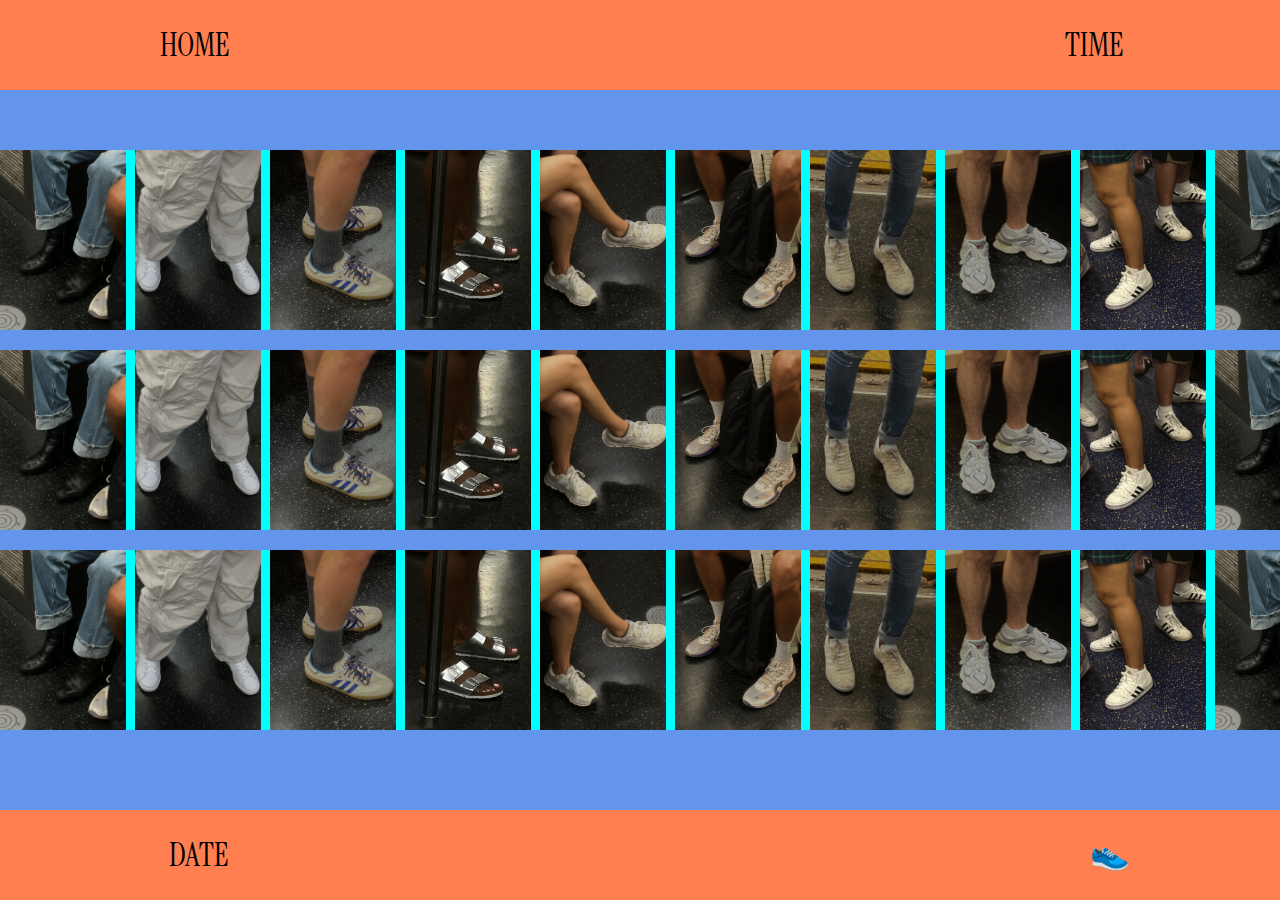
==== 1/index.html @ 791cf537 "commit" ====
<!DOCTYPE html>
<html lang="en">
<head>
    <meta charset="utf-8">
    <meta name="viewport" content="width=device-width, initial-scale=1">
    <title>1</title>
    <link rel="preconnect" href="https://fonts.googleapis.com">
    <link rel="preconnect" href="https://fonts.gstatic.com" crossorigin>
    <link href="https://fonts.googleapis.com/css2?family=Instrument+Serif:ital@0;1&display=swap" rel="stylesheet">
    <link rel="stylesheet" type="text/css" href="./main.css">
</head>
<body>
    <!-- Top Navigation Bar -->
    <nav class="navbar navbar-row-top">
        <ul>
            <li><a href="../index.html">HOME</a></li>
            <li><a href="../2/index.html">2</a></li>
            <li><span class="image-time">TIME</span></li>
        </ul>
    </nav>

    <!-- Main Content Area -->
    <main>
        <div class="image-row">
            <div class="carousel">
                <img src="./assets/50.jpeg" alt="Image 1">
                <img src="./assets/49.jpeg" alt="Image 2">
                <img src="./assets/48.jpeg" alt="Image 3">
                <img src="./assets/47.jpeg" alt="Image 4">
                <img src="./assets/46.jpeg" alt="Image 5">
                <img src="./assets/45.jpeg" alt="Image 6">
                <img src="./assets/44.jpeg" alt="Image 7">
                <img src="./assets/43.jpeg" alt="Image 8">
                <img src="./assets/42.jpeg" alt="Image 9">
                <img src="./assets/50.jpeg" alt="Image 1">
                <img src="./assets/49.jpeg" alt="Image 2">
                <img src="./assets/48.jpeg" alt="Image 3">
                <img src="./assets/47.jpeg" alt="Image 4">
                <img src="./assets/46.jpeg" alt="Image 5">
                <img src="./assets/45.jpeg" alt="Image 6">
                <img src="./assets/44.jpeg" alt="Image 7">
                <img src="./assets/43.jpeg" alt="Image 8">
                <img src="./assets/42.jpeg" alt="Image 9">
            </div>
        </div>
        <div class="image-row">
            <div class="carousel">
                <img src="./assets/50.jpeg" alt="Image 1">
                <img src="./assets/49.jpeg" alt="Image 2">
                <img src="./assets/48.jpeg" alt="Image 3">
                <img src="./assets/47.jpeg" alt="Image 4">
                <img src="./assets/46.jpeg" alt="Image 5">
                <img src="./assets/45.jpeg" alt="Image 6">
                <img src="./assets/44.jpeg" alt="Image 7">
                <img src="./assets/43.jpeg" alt="Image 8">
                <img src="./assets/42.jpeg" alt="Image 9">
                <img src="./assets/50.jpeg" alt="Image 1">
                <img src="./assets/49.jpeg" alt="Image 2">
                <img src="./assets/48.jpeg" alt="Image 3">
                <img src="./assets/47.jpeg" alt="Image 4">
                <img src="./assets/46.jpeg" alt="Image 5">
                <img src="./assets/45.jpeg" alt="Image 6">
                <img src="./assets/44.jpeg" alt="Image 7">
                <img src="./assets/43.jpeg" alt="Image 8">
                <img src="./assets/42.jpeg" alt="Image 9">
            </div>
        </div>
        <div class="image-row">
            <div class="carousel">
                <img src="./assets/50.jpeg" alt="Image 1">
                <img src="./assets/49.jpeg" alt="Image 2">
                <img src="./assets/48.jpeg" alt="Image 3">
                <img src="./assets/47.jpeg" alt="Image 4">
                <img src="./assets/46.jpeg" alt="Image 5">
                <img src="./assets/45.jpeg" alt="Image 6">
                <img src="./assets/44.jpeg" alt="Image 7">
                <img src="./assets/43.jpeg" alt="Image 8">
                <img src="./assets/42.jpeg" alt="Image 9">
                <img src="./assets/50.jpeg" alt="Image 1">
                <img src="./assets/49.jpeg" alt="Image 2">
                <img src="./assets/48.jpeg" alt="Image 3">
                <img src="./assets/47.jpeg" alt="Image 4">
                <img src="./assets/46.jpeg" alt="Image 5">
                <img src="./assets/45.jpeg" alt="Image 6">
                <img src="./assets/44.jpeg" alt="Image 7">
                <img src="./assets/43.jpeg" alt="Image 8">
                <img src="./assets/42.jpeg" alt="Image 9">
            </div>
        </div>
    </main>

    <!-- Bottom Navigation Bar -->
    <nav class="navbar navbar-row-bottom">
        <ul>
            <li><span class="image-date">DATE</span></li>
            <li><a href="../5/index.html">5</a></li>
            <li><button id="toggle-nav" class="toggle-nav-btn">👟</button></li>
        </ul>
    </nav>

    <!--HIDDEN NAV-->
    <nav class="pages-navbar pages-navbar-top" id="pages-navbar-top">
        <ul>
            <li><span class="current-page">1</span></li>
            <li><a href="../2/index.html">2</a></li>
            <li><a href="../3/index.html">3</a></li>
        </ul>
    </nav>

    <nav class="pages-navbar pages-navbar-bottom" id="pages-navbar-bottom">
        <ul>
            <li><a href="../4/index.html">4</a></li>
            <li><a href="../5/index.html">5</a></li>
            <li><a href="../ABOUT/index.html" class="no-circle">ABOUT</a></li>
        </ul>
    </nav>

    <!-- Load your bundled JavaScript file -->
    <script src="index.js"></script>
</body>
</html>
---- 1/main.css ----
html, body {
    margin: 0;
    height: 100%;
    display: flex;
    flex-direction: column;
}

.navbar {
    display: flex; /* Align items horizontally */
    justify-content: space-between; /* Change to space-between for different alignment */
    align-items: center; /* Center items vertically */
    background-color: coral;
    height: 10vh; /* Set navbar height */
    z-index: 2;
    width: 100%; /* Full width for the navbar */
}

.navbar-row-top a:hover,
.navbar-row-bottom a:hover {
    color: white; /* Change text color on hover */
}

.navbar-row-top ul {
    display: flex; /* Align items horizontally */
    justify-content: space-between; /* Ensure consistent spacing between items */
    padding: 0;
    list-style-type: none; /* Remove bullet points */
    width: 100%; /* Full width for better alignment */
    margin-right: 10.7%; /* Keep right margin as is */
    transform: translateX(6.4%); /* Shift the entire list 8rem to the left */
}

.navbar-row-top li{
    margin: 0 6.2rem;
}

.navbar-row-bottom ul {
    display: flex; /* Align items horizontally */
    justify-content: space-between; /* Ensure consistent spacing between items */
    padding: 0;
    list-style-type: none; /* Remove bullet points */
    width: 100%; /* Full width for better alignment */
    margin-left: 0; /* Remove excessive left margin */
    margin-right: 10%; /* Keep right margin as is */
    transform: translateX(5rem); /* Shift the entire list 8rem to the left */
}

.navbar-row-bottom li {
    margin: 0 6rem;
}

/* Adjustments for a uniform item appearance */
.navbar-row-top a, 
.navbar-row-bottom a {
    display: inline-flex; /* Inline flex for centering */
    align-items: center; /* Center vertically */
    justify-content: center; /* Center horizontally */
    width: 5vh; /* Circle diameter */
    height: 5vh; /* Circle diameter */
    text-decoration: none;
    color: #000;
    font-size: 2rem;
    font-family: 'Instrument Serif', serif;
    transition: color 0.3s; /* Transition effects */
}

.navbar-row-top li:nth-last-child(2),
.navbar-row-bottom li:nth-last-child(2) {
    display: none;
    pointer-events: none; /* Prevent clicking */
}

/* Specific item styling */
.toggle-nav-btn {
    padding-left: 2rem;
    font-size: 2rem;
    border: none;
    background-color: transparent;
    cursor: pointer;
}

/* Hover effect for navbar items */
.pages-navbar-top a:hover,
.pages-navbar-bottom a:hover {
    color: white; /* Change text color on hover */
    background-color: #d900ff; /* Change background color on hover */
    border-color: transparent; /* Keep border color transparent */
}

/* Make the pages navbar fixed */
.pages-navbar {
    position: fixed; /* Ensure it appears above other elements */
    width: 100%; /* Full width */
    height: 5rem; /* Set height */
    background-color: rgb(255, 75, 234); /* Set background color */
    z-index: 10; /* Ensure it appears above other elements */
    display: none; /* Initially hidden */
    justify-content: space-between; /* Center items */
    align-items: center; /* Center items */
}


#pages-navbar-top {
    top: 0; /* Position over the top navbar */
    width: 100%;
}

#pages-navbar-bottom {
    bottom: 0; /* Position over the bottom navbar */
    width: 100%;
}

.pages-navbar-top ul, 
.pages-navbar-bottom ul {
    display: flex; /* Align items horizontally */
    justify-content: space-between; /* Center items */
    padding: 0; /* Remove padding */
    margin: 0; /* Remove margin */
    list-style-type: none; /* Remove bullet points */
    width: 100%;
    margin-left: 10rem;
    margin-right: 10rem;
}

.pages-navbar-top li,
.pages-navbar-bottom li {
    margin: 0 2rem; /* Adjust margin for uniform spacing */
}

.pages-navbar-top a, 
.pages-navbar-bottom a {
    display: inline-flex; /* Make it an inline flex container */
    align-items: center; /* Center content vertically */
    justify-content: center; /* Center content horizontally */
    width: 5vh; /* Circle diameter */
    height: 5vh; /* Circle diameter */
    text-decoration: none;
    color: #000;
    font-size: 2rem;
    font-family: 'Instrument Serif', serif;
    border: 1px solid #000; /* Set default border */
    border-radius: 50%; /* Make it circular */
    background-color: white; /* Set background color */
    transition: background-color 0.3s, border-color 0.3s; /* Add transitions */
}

/* Hover effect for normal navbar items */
.navbar-row-bottom a:hover,
.pages-navbar-top a:hover,
.pages-navbar-bottom a:hover {
    color: white; /* Change text color on hover */
    background-color: #d900ff; /* Change background color on hover */
    border-color: transparent; /* Keep border color transparent */
}

.pages-navbar-bottom .no-circle {
    display: inline-flex; /* Remove flex properties */
    align-items: center;
    justify-content: center;
    width: 5vh;
    height: 5vh;
    border-radius: 0; /* Remove circular border */
    border: none; /* Remove border */
    background-color: transparent; /* No background color */
    font-size: 2rem; /* Adjust font size if needed */
}

/* Optional hover effect */
.pages-navbar-bottom .no-circle:hover {
    color: #ffffff; /* Change text color on hover */
    text-decoration: none; /* No underline on hover */
    background-color: transparent; /* Remove white background */
}

#pages-navbar-top {
    top: 0; /* Position over the top navbar */
}

#pages-navbar-bottom {
    bottom: 0; /* Position over the bottom navbar */
}

.toggle-nav-btn{
    font-size: 2rem;
    border: none;
    background-color: transparent;
}

/* Special styling for the first item "1" */
.current-page {
    display: inline-flex; /* Inline block like other items */
    align-items: center; /* Center vertically */
    justify-content: center; /* Center horizontally */
    width: 5vh;
    height: 5vh;
    font-size: 2rem;
    font-family: 'Instrument Serif', serif;
    border: 1px solid #d900ff; /* Different border color */
    border-radius: 50%; /* Keep it circular */
    background-color: #d900ff; /* Different background color */
    color: white; /* Different text color */
}

.image-time{
    display: inline-flex; /* Inline flex for centering */
    align-items: center; /* Center vertically */
    justify-content: center; /* Center horizontally */
    width: 5vh; /* Circle diameter */
    height: 5vh; /* Circle diameter */
    text-decoration: none;
    color: #000;
    font-size: 2rem;
    font-family: 'Instrument Serif', serif;
    transition: background-color 0.3s, border-color 0.3s; /* Transition effects */
}

.image-date{
    display: inline-flex; /* Inline flex for centering */
    align-items: center; /* Center vertically */
    justify-content: center; /* Center horizontally */
    width: 5vh; /* Circle diameter */
    height: 5vh; /* Circle diameter */
    text-decoration: none;
    color: #000;
    font-size: 2rem;
    font-family: 'Instrument Serif', serif;
    transition: background-color 0.3s, border-color 0.3s; /* Transition effects */
}

.no-circle{
    width: auto; /* Auto width to avoid circle */
    height: auto; /* Auto height to avoid circle */
    border-radius: 0; /* Ensure no circular border */
    font-size: 2rem;
}

main {
    flex: 1; /* Allow the main section to fill the available space */
    display: block; /* Change to block layout to allow stacking */
    width: 100%; /* Ensure main takes up full width */
    background-color: cornflowerblue; /* Change background if necessary */
    align-content: center;
}

.image-row {
    font-size: 4rem;
    font-family: 'Instrument Serif', serif;
    background-color: aqua;
    height: 20vh; /* Height of each row */
    width: 100%; /* Ensure image rows extend across the page */
    display: flex; /* Flexbox for centering content */
    justify-content: center; /* Center text horizontally */
    align-items: center; /* Center text vertically */
    margin-bottom: 20px; /* Add margin to create space between rows */
    overflow: hidden; /* Hide overflowing images */
}

.carousel {
    display: flex; /* Arrange images in a row */
    cursor: grab; /* Show a grab cursor for dragging */
    transition: transform 0.5s ease; /* Smooth transition for dragging */
    height: 100%;
    overflow: hidden;
    user-select:none;
}

.carousel::-webkit-scrollbar {
    display: none;
}

.carousel img {
    height: 20vh; /* Ensure images fill the row */
    width: 14vh;
    object-fit: cover; /* Maintain aspect ratio while covering */
    flex: 0 0 auto; /* Prevent flex from shrinking */
    margin-right: 1vh;
}

.carousel img:last-child {
    margin-right: 0;
}


.italic {
    font-family: 'Rhetorik Serif', serif;
    font-style: italic;
    font-size: 12rem;
    line-height: 0.1;
    font-weight: 100;
}

@media screen and (max-width: 375px) {
    .italic {
        font-family: 'Rhetorik Serif', serif;
        font-style: italic;
        font-size: 6rem;
        line-height: 0.1;
        font-weight: 100;
    }
}

@media screen and (min-width: 1512px) {
    .italic {
        font-family: 'Rhetorik Serif', serif;
        font-style: italic;
        font-size: 12rem;
        line-height: 0.1;
        font-weight: 100;
    }
}
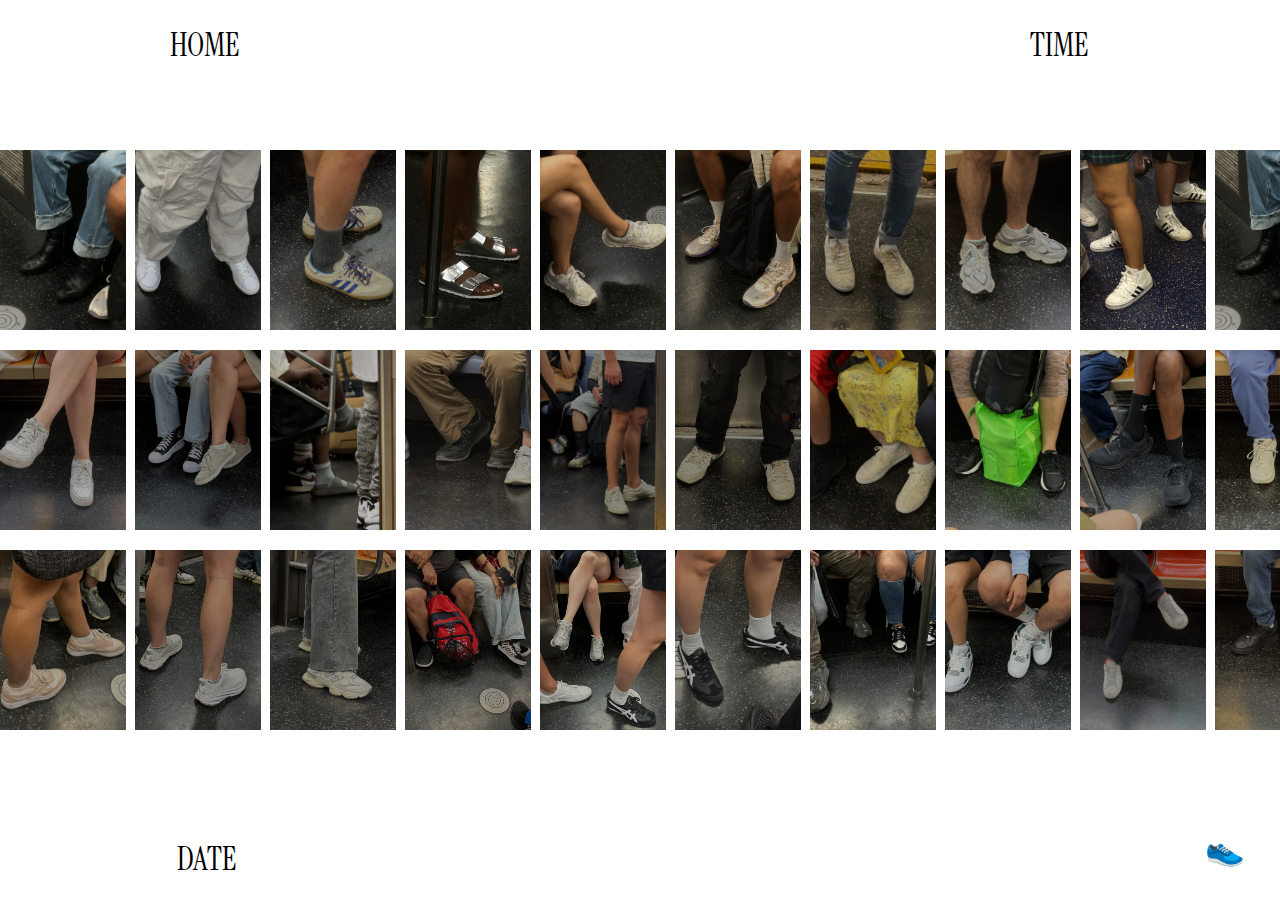
==== commit f3d43c68: "commit" ====
--- a/1/index.html
+++ b/1/index.html
@@ -41,50 +41,178 @@
                 <img src="./assets/44.jpeg" alt="Image 7">
                 <img src="./assets/43.jpeg" alt="Image 8">
                 <img src="./assets/42.jpeg" alt="Image 9">
+                <img src="./assets/41.jpeg" alt="Image 10">
+                <img src="./assets/40.jpeg" alt="Image 11">
+                <img src="./assets/39.jpeg" alt="Image 12">
+                <img src="./assets/38.jpeg" alt="Image 13">
+                <img src="./assets/37.jpeg" alt="Image 14">
+                <img src="./assets/36.jpeg" alt="Image 15">
+                <img src="./assets/35.jpeg" alt="Image 16">
+                <img src="./assets/34.jpeg" alt="Image 17">
+                <img src="./assets/33.jpeg" alt="Image 18">
+                <img src="./assets/32.jpeg" alt="Image 19">
+                <img src="./assets/31.jpeg" alt="Image 20">
+                <img src="./assets/30.jpeg" alt="Image 21">
+                <img src="./assets/29.jpeg" alt="Image 22">
+                <img src="./assets/28.jpeg" alt="Image 23">
+                <img src="./assets/27.jpeg" alt="Image 24">
+                <img src="./assets/26.jpeg" alt="Image 25">
+                <img src="./assets/25.jpeg" alt="Image 26">
+                <img src="./assets/24.jpeg" alt="Image 27">
+                <img src="./assets/23.jpeg" alt="Image 28">
+                <img src="./assets/22.jpeg" alt="Image 29">
+                <img src="./assets/21.jpeg" alt="Image 30">
+                <img src="./assets/20.jpeg" alt="Image 31">
+                <img src="./assets/19.jpeg" alt="Image 32">
+                <img src="./assets/18.jpeg" alt="Image 33">
+                <img src="./assets/17.jpeg" alt="Image 34">
+                <img src="./assets/16.jpeg" alt="Image 35">
+                <img src="./assets/15.jpeg" alt="Image 36">
+                <img src="./assets/14.jpeg" alt="Image 37">
+                <img src="./assets/13.jpeg" alt="Image 38">
+                <img src="./assets/12.jpeg" alt="Image 39">
+                <img src="./assets/11.jpeg" alt="Image 40">
+                <img src="./assets/10.jpeg" alt="Image 41">
+                <img src="./assets/9.jpeg" alt="Image 42">
+                <img src="./assets/8.jpeg" alt="Image 43">
+                <img src="./assets/7.jpeg" alt="Image 44">
+                <img src="./assets/6.jpeg" alt="Image 45">
+                <img src="./assets/5.jpeg" alt="Image 46">
+                <img src="./assets/4.jpeg" alt="Image 47">
+                <img src="./assets/3.jpeg" alt="Image 48">
+                <img src="./assets/2.jpeg" alt="Image 49">
+                <img src="./assets/1.jpeg" alt="Image 50">
             </div>
         </div>
         <div class="image-row">
             <div class="carousel">
-                <img src="./assets/50.jpeg" alt="Image 1">
-                <img src="./assets/49.jpeg" alt="Image 2">
-                <img src="./assets/48.jpeg" alt="Image 3">
-                <img src="./assets/47.jpeg" alt="Image 4">
-                <img src="./assets/46.jpeg" alt="Image 5">
-                <img src="./assets/45.jpeg" alt="Image 6">
-                <img src="./assets/44.jpeg" alt="Image 7">
-                <img src="./assets/43.jpeg" alt="Image 8">
-                <img src="./assets/42.jpeg" alt="Image 9">
-                <img src="./assets/50.jpeg" alt="Image 1">
-                <img src="./assets/49.jpeg" alt="Image 2">
-                <img src="./assets/48.jpeg" alt="Image 3">
-                <img src="./assets/47.jpeg" alt="Image 4">
-                <img src="./assets/46.jpeg" alt="Image 5">
-                <img src="./assets/45.jpeg" alt="Image 6">
-                <img src="./assets/44.jpeg" alt="Image 7">
-                <img src="./assets/43.jpeg" alt="Image 8">
-                <img src="./assets/42.jpeg" alt="Image 9">
+                <img src="./assets/25.jpeg" alt="Image 26">
+                <img src="./assets/24.jpeg" alt="Image 27">
+                <img src="./assets/23.jpeg" alt="Image 28">
+                <img src="./assets/22.jpeg" alt="Image 29">
+                <img src="./assets/21.jpeg" alt="Image 30">
+                <img src="./assets/20.jpeg" alt="Image 31">
+                <img src="./assets/19.jpeg" alt="Image 32">
+                <img src="./assets/18.jpeg" alt="Image 33">
+                <img src="./assets/17.jpeg" alt="Image 34">
+                <img src="./assets/16.jpeg" alt="Image 35">
+                <img src="./assets/15.jpeg" alt="Image 36">
+                <img src="./assets/14.jpeg" alt="Image 37">
+                <img src="./assets/13.jpeg" alt="Image 38">
+                <img src="./assets/12.jpeg" alt="Image 39">
+                <img src="./assets/11.jpeg" alt="Image 40">
+                <img src="./assets/10.jpeg" alt="Image 41">
+                <img src="./assets/9.jpeg" alt="Image 42">
+                <img src="./assets/8.jpeg" alt="Image 43">
+                <img src="./assets/7.jpeg" alt="Image 44">
+                <img src="./assets/6.jpeg" alt="Image 45">
+                <img src="./assets/5.jpeg" alt="Image 46">
+                <img src="./assets/4.jpeg" alt="Image 47">
+                <img src="./assets/3.jpeg" alt="Image 48">
+                <img src="./assets/2.jpeg" alt="Image 49">
+                <img src="./assets/1.jpeg" alt="Image 50">
+                <img src="./assets/50.jpeg" alt="Image 1">
+                <img src="./assets/49.jpeg" alt="Image 2">
+                <img src="./assets/48.jpeg" alt="Image 3">
+                <img src="./assets/47.jpeg" alt="Image 4">
+                <img src="./assets/46.jpeg" alt="Image 5">
+                <img src="./assets/45.jpeg" alt="Image 6">
+                <img src="./assets/44.jpeg" alt="Image 7">
+                <img src="./assets/43.jpeg" alt="Image 8">
+                <img src="./assets/42.jpeg" alt="Image 9">
+                <img src="./assets/50.jpeg" alt="Image 1">
+                <img src="./assets/49.jpeg" alt="Image 2">
+                <img src="./assets/48.jpeg" alt="Image 3">
+                <img src="./assets/47.jpeg" alt="Image 4">
+                <img src="./assets/46.jpeg" alt="Image 5">
+                <img src="./assets/45.jpeg" alt="Image 6">
+                <img src="./assets/44.jpeg" alt="Image 7">
+                <img src="./assets/43.jpeg" alt="Image 8">
+                <img src="./assets/42.jpeg" alt="Image 9">
+                <img src="./assets/41.jpeg" alt="Image 10">
+                <img src="./assets/40.jpeg" alt="Image 11">
+                <img src="./assets/39.jpeg" alt="Image 12">
+                <img src="./assets/38.jpeg" alt="Image 13">
+                <img src="./assets/37.jpeg" alt="Image 14">
+                <img src="./assets/36.jpeg" alt="Image 15">
+                <img src="./assets/35.jpeg" alt="Image 16">
+                <img src="./assets/34.jpeg" alt="Image 17">
+                <img src="./assets/33.jpeg" alt="Image 18">
+                <img src="./assets/32.jpeg" alt="Image 19">
+                <img src="./assets/31.jpeg" alt="Image 20">
+                <img src="./assets/30.jpeg" alt="Image 21">
+                <img src="./assets/29.jpeg" alt="Image 22">
+                <img src="./assets/28.jpeg" alt="Image 23">
+                <img src="./assets/27.jpeg" alt="Image 24">
+                <img src="./assets/26.jpeg" alt="Image 25">
             </div>
         </div>
         <div class="image-row">
             <div class="carousel">
-                <img src="./assets/50.jpeg" alt="Image 1">
-                <img src="./assets/49.jpeg" alt="Image 2">
-                <img src="./assets/48.jpeg" alt="Image 3">
-                <img src="./assets/47.jpeg" alt="Image 4">
-                <img src="./assets/46.jpeg" alt="Image 5">
-                <img src="./assets/45.jpeg" alt="Image 6">
-                <img src="./assets/44.jpeg" alt="Image 7">
-                <img src="./assets/43.jpeg" alt="Image 8">
-                <img src="./assets/42.jpeg" alt="Image 9">
-                <img src="./assets/50.jpeg" alt="Image 1">
-                <img src="./assets/49.jpeg" alt="Image 2">
-                <img src="./assets/48.jpeg" alt="Image 3">
-                <img src="./assets/47.jpeg" alt="Image 4">
-                <img src="./assets/46.jpeg" alt="Image 5">
-                <img src="./assets/45.jpeg" alt="Image 6">
-                <img src="./assets/44.jpeg" alt="Image 7">
-                <img src="./assets/43.jpeg" alt="Image 8">
-                <img src="./assets/42.jpeg" alt="Image 9">
+                <img src="./assets/10.jpeg" alt="Image 41">
+                <img src="./assets/9.jpeg" alt="Image 42">
+                <img src="./assets/8.jpeg" alt="Image 43">
+                <img src="./assets/7.jpeg" alt="Image 44">
+                <img src="./assets/6.jpeg" alt="Image 45">
+                <img src="./assets/5.jpeg" alt="Image 46">
+                <img src="./assets/4.jpeg" alt="Image 47">
+                <img src="./assets/3.jpeg" alt="Image 48">
+                <img src="./assets/2.jpeg" alt="Image 49">
+                <img src="./assets/1.jpeg" alt="Image 50">
+                <img src="./assets/20.jpeg" alt="Image 31">
+                <img src="./assets/19.jpeg" alt="Image 32">
+                <img src="./assets/18.jpeg" alt="Image 33">
+                <img src="./assets/17.jpeg" alt="Image 34">
+                <img src="./assets/16.jpeg" alt="Image 35">
+                <img src="./assets/15.jpeg" alt="Image 36">
+                <img src="./assets/14.jpeg" alt="Image 37">
+                <img src="./assets/13.jpeg" alt="Image 38">
+                <img src="./assets/12.jpeg" alt="Image 39">
+                <img src="./assets/11.jpeg" alt="Image 40">
+                <img src="./assets/10.jpeg" alt="Image 41">
+                <img src="./assets/30.jpeg" alt="Image 21">
+                <img src="./assets/29.jpeg" alt="Image 22">
+                <img src="./assets/28.jpeg" alt="Image 23">
+                <img src="./assets/27.jpeg" alt="Image 24">
+                <img src="./assets/26.jpeg" alt="Image 25">
+                <img src="./assets/25.jpeg" alt="Image 26">
+                <img src="./assets/24.jpeg" alt="Image 27">
+                <img src="./assets/23.jpeg" alt="Image 28">
+                <img src="./assets/22.jpeg" alt="Image 29">
+                <img src="./assets/21.jpeg" alt="Image 30">
+                <img src="./assets/20.jpeg" alt="Image 31">
+                <img src="./assets/40.jpeg" alt="Image 11">
+                <img src="./assets/39.jpeg" alt="Image 12">
+                <img src="./assets/38.jpeg" alt="Image 13">
+                <img src="./assets/37.jpeg" alt="Image 14">
+                <img src="./assets/36.jpeg" alt="Image 15">
+                <img src="./assets/35.jpeg" alt="Image 16">
+                <img src="./assets/34.jpeg" alt="Image 17">
+                <img src="./assets/33.jpeg" alt="Image 18">
+                <img src="./assets/32.jpeg" alt="Image 19">
+                <img src="./assets/31.jpeg" alt="Image 20">
+                <img src="./assets/30.jpeg" alt="Image 21">
+                <img src="./assets/50.jpeg" alt="Image 1">
+                <img src="./assets/49.jpeg" alt="Image 2">
+                <img src="./assets/48.jpeg" alt="Image 3">
+                <img src="./assets/47.jpeg" alt="Image 4">
+                <img src="./assets/46.jpeg" alt="Image 5">
+                <img src="./assets/45.jpeg" alt="Image 6">
+                <img src="./assets/44.jpeg" alt="Image 7">
+                <img src="./assets/43.jpeg" alt="Image 8">
+                <img src="./assets/42.jpeg" alt="Image 9">
+                <img src="./assets/41.jpeg" alt="Image 10">
+                <img src="./assets/40.jpeg" alt="Image 11">
+                <img src="./assets/50.jpeg" alt="Image 1">
+                <img src="./assets/49.jpeg" alt="Image 2">
+                <img src="./assets/48.jpeg" alt="Image 3">
+                <img src="./assets/47.jpeg" alt="Image 4">
+                <img src="./assets/46.jpeg" alt="Image 5">
+                <img src="./assets/45.jpeg" alt="Image 6">
+                <img src="./assets/44.jpeg" alt="Image 7">
+                <img src="./assets/43.jpeg" alt="Image 8">
+                <img src="./assets/42.jpeg" alt="Image 9">
+                <img src="./assets/50.jpeg" alt="Image 1">
             </div>
         </div>
     </main>
--- a/1/main.css
+++ b/1/main.css
@@ -1,6 +1,7 @@
 html, body {
     margin: 0;
     height: 100%;
+    width: 100%;
     display: flex;
     flex-direction: column;
 }
@@ -9,7 +10,7 @@
     display: flex; /* Align items horizontally */
     justify-content: space-between; /* Change to space-between for different alignment */
     align-items: center; /* Center items vertically */
-    background-color: coral;
+    background-color: rgb(255, 255, 255);
     height: 10vh; /* Set navbar height */
     z-index: 2;
     width: 100%; /* Full width for the navbar */
@@ -17,7 +18,7 @@
 
 .navbar-row-top a:hover,
 .navbar-row-bottom a:hover {
-    color: white; /* Change text color on hover */
+    color: #D36D62; /* Change text color on hover */
 }
 
 .navbar-row-top ul {
@@ -92,7 +93,7 @@
     position: fixed; /* Ensure it appears above other elements */
     width: 100%; /* Full width */
     height: 5rem; /* Set height */
-    background-color: rgb(255, 75, 234); /* Set background color */
+    /* background-color: rgb(255, 75, 234); Set background color */
     z-index: 10; /* Ensure it appears above other elements */
     display: none; /* Initially hidden */
     justify-content: space-between; /* Center items */
@@ -149,7 +150,7 @@
 .pages-navbar-top a:hover,
 .pages-navbar-bottom a:hover {
     color: white; /* Change text color on hover */
-    background-color: #d900ff; /* Change background color on hover */
+    background-color: #2C283E; /* Change background color on hover */
     border-color: transparent; /* Keep border color transparent */
 }
 
@@ -167,7 +168,7 @@
 
 /* Optional hover effect */
 .pages-navbar-bottom .no-circle:hover {
-    color: #ffffff; /* Change text color on hover */
+    color: #D36D62; /* Change text color on hover */
     text-decoration: none; /* No underline on hover */
     background-color: transparent; /* Remove white background */
 }
@@ -195,9 +196,9 @@
     height: 5vh;
     font-size: 2rem;
     font-family: 'Instrument Serif', serif;
-    border: 1px solid #d900ff; /* Different border color */
+    border: 1px solid #2C283E; /* Different border color */
     border-radius: 50%; /* Keep it circular */
-    background-color: #d900ff; /* Different background color */
+    background-color: #2C283E; /* Different background color */
     color: white; /* Different text color */
 }
 
@@ -238,14 +239,14 @@
     flex: 1; /* Allow the main section to fill the available space */
     display: block; /* Change to block layout to allow stacking */
     width: 100%; /* Ensure main takes up full width */
-    background-color: cornflowerblue; /* Change background if necessary */
+    background-color: rgb(255, 255, 255); /* Change background if necessary */
     align-content: center;
 }
 
 .image-row {
     font-size: 4rem;
     font-family: 'Instrument Serif', serif;
-    background-color: aqua;
+    background-color: rgb(255, 255, 255);
     height: 20vh; /* Height of each row */
     width: 100%; /* Ensure image rows extend across the page */
     display: flex; /* Flexbox for centering content */
@@ -289,22 +290,520 @@
     font-weight: 100;
 }
 
-@media screen and (max-width: 375px) {
-    .italic {
-        font-family: 'Rhetorik Serif', serif;
-        font-style: italic;
-        font-size: 6rem;
-        line-height: 0.1;
-        font-weight: 100;
-    }
-}
-
-@media screen and (min-width: 1512px) {
-    .italic {
-        font-family: 'Rhetorik Serif', serif;
-        font-style: italic;
-        font-size: 12rem;
-        line-height: 0.1;
-        font-weight: 100;
-    }
-}
+/* Extra small devices (phones, 480px and down) */
+@media (max-width: 480px) {
+    .navbar{
+        height: 5rem;
+    }
+
+    .navbar-row-top ul {
+        padding: 1rem;
+    }
+
+    .navbar-row-bottom ul {
+        display: flex; /* Align items horizontally */
+        justify-content: space-between; /* Ensure consistent spacing between items */
+        padding: 0;
+        list-style-type: none; /* Remove bullet points */
+        width: 100%; /* Full width for better alignment */
+        margin-left: 0; /* Remove excessive left margin */
+        margin-right: 10%; /* Keep right margin as is */
+        transform: translateX(2rem); /* Shift the entire list 8rem to the left */
+    }
+
+    .navbar-row-top li, .navbar-row-bottom li{
+        margin: 0 1rem;
+    }
+
+    .navbar-row-top a, 
+    .navbar-row-bottom a {
+    width: min(15vw, 4rem); /* Circle diameter */
+    height: min(15vw, 4rem); /* Circle diameter */
+    font-size: 2rem;
+    font-family: 'Instrument Serif', serif;
+}
+
+.image-time{
+    padding-top:0.7rem;
+}
+
+.navbar-row-bottom .no-circle {
+    width: min(10vw, 3rem); /* Circle diameter */
+    height: min(10vw, 3rem); /* Circle diameter */
+    border-radius: 0; /* Remove circular border */
+    border: none; /* Remove border */
+    background-color: transparent; /* No background color */
+    font-size: 2rem; /* Adjust font size if needed */
+}
+
+.pages-navbar {
+    position: fixed; /* Ensure it appears above other elements */
+    width: 100%; /* Full width */
+    height: 5rem; /* Set height */
+    background-color: rgb(255, 75, 234); /* Set background color */
+    z-index: 10; /* Ensure it appears above other elements */
+    display: none; /* Initially hidden */
+    justify-content: space-between; /* Center items */
+    align-items: center; /* Center items */
+}
+
+.pages-navbar-top ul, 
+.pages-navbar-bottom ul {
+    display: flex; /* Align items horizontally */
+    justify-content: space-between; /* Center items */
+    padding: 0; /* Remove padding */
+    margin: 0; /* Remove margin */
+    list-style-type: none; /* Remove bullet points */
+    width: 100%;
+}
+
+.pages-navbar-top li,
+.pages-navbar-bottom li {
+    margin: 0 2rem; /* Adjust margin for uniform spacing */
+}
+
+.pages-navbar-top a, 
+.pages-navbar-bottom a {
+    display: inline-flex; /* Make it an inline flex container */
+    align-items: center; /* Center content vertically */
+    justify-content: center; /* Center content horizontally */
+    width: 5vh; /* Circle diameter */
+    height: 5vh; /* Circle diameter */
+    text-decoration: none;
+    color: #000;
+    font-size: 2rem;
+    font-family: 'Instrument Serif', serif;
+    border: 1px solid #000; /* Set default border */
+    border-radius: 50%; /* Make it circular */
+    background-color: white; /* Set background color */
+    transition: background-color 0.3s, border-color 0.3s; /* Add transitions */
+}
+
+.pages-navbar-bottom .no-circle {
+    width: 5vh;
+    height: 5vh;
+    font-size: 2rem; /* Adjust font size if needed */
+    padding-right: 1rem;
+}
+
+    .main-title {
+        font-size: 4rem;
+    }
+}
+
+/* Small devices (tablets, 576px and up) */
+@media (min-width: 576px) {
+    .navbar{
+        height: 10%;
+        width: 100%;
+    }
+    
+    .navbar-row-top ul {
+        padding: 1rem;
+        margin-right: 0.7%; /* Keep right margin as is */
+        transform: translateX(6.4%); /* Shift the entire list 8rem to the left */
+    }
+    
+    .navbar-row-top li{
+        margin: 0 1rem;
+    }
+
+    .navbar-row-bottom{
+        margin-left:-2.5rem;
+        width: 100%;
+    }
+
+    .navbar-row-bottom ul {
+        padding: 2rem;
+        width: 100%; /* Full width for better alignment */
+        margin-left: 0; /* Remove excessive left margin */
+        margin-right: 10%; /* Keep right margin as is */
+        transform: translateX(0rem); /* Shift the entire list 8rem to the left */
+    }
+
+    .navbar-row-bottom li{
+        margin: 0 0rem;
+        padding-left: 0rem;
+    }
+
+    .navbar-row-top a, 
+    .navbar-row-bottom a {
+    width: min(10vw, 3rem); /* Circle diameter */
+    height: min(10vw, 3rem); /* Circle diameter */
+    font-size: 3rem;
+    font-family: 'Instrument Serif', serif;
+}
+
+.image-time{
+    padding: 0 0rem;
+    font-size: 3rem;
+}
+
+.image-date{
+    font-size: 3rem;
+    padding-right: 12rem;
+}
+
+.toggle-nav-btn{
+    font-size: 3rem;
+    padding-right: 2.5rem;
+}
+
+.pages-navbar {
+    position: fixed; /* Ensure it appears above other elements */
+    width: 100%; /* Full width */
+    height: 100%; /* Set height */
+    background-color: rgb(255, 255, 255); Set background color
+    z-index: 10; /* Ensure it appears above other elements */
+    display: none; /* Initially hidden */
+    justify-content: space-between; /* Center items */
+    align-items: center; /* Center items */
+}
+
+.pages-navbar-top ul {
+    display: flex; /* Align items horizontally */
+    justify-content: space-between; /* Center items */
+    padding: 0 3rem; /* Remove padding */
+    margin: 0; /* Remove margin */
+    list-style-type: none; /* Remove bullet points */
+    width: 100%;
+}
+
+.pages-navbar-bottom ul {
+    display: flex; /* Align items horizontally */
+    justify-content: space-between; /* Center items */
+    padding: 0 2rem;
+    padding-bottom: 2rem;
+    margin: 0; /* Remove margin */
+    list-style-type: none; /* Remove bullet points */
+    width: 100%;
+}
+
+.pages-navbar-top li,
+.pages-navbar-bottom li {
+    margin: 0 2rem; /* Adjust margin for uniform spacing */
+}
+
+.pages-navbar-top a, 
+.pages-navbar-bottom a {
+    display: inline-flex; /* Make it an inline flex container */
+    align-items: center; /* Center content vertically */
+    justify-content: center; /* Center content horizontally */
+    width: 5vh; /* Circle diameter */
+    height: 5vh; /* Circle diameter */
+    text-decoration: none;
+    color: #000;
+    font-size: 2.5rem;
+    font-family: 'Instrument Serif', serif;
+    border: 1px solid #000; /* Set default border */
+    border-radius: 50%; /* Make it circular */
+    background-color: white; /* Set background color */
+    transition: background-color 0.3s, border-color 0.3s; /* Add transitions */
+}
+
+.pages-navbar-bottom .no-circle {
+    width: 5vh;
+    height: 5vh;
+    font-size: 2.5rem; /* Adjust font size if needed */
+    padding-right: 1rem;
+}
+}
+
+/* Medium devices (desktops, 768px and up) */
+@media (min-width: 768px) {
+    .navbar{
+        width: 100%;
+    }
+
+    .navbar-row-top ul {
+        display: flex; /* Align items horizontally */
+        justify-content: space-between; /* Ensure consistent spacing between items */
+        padding: 0;
+        list-style-type: none; /* Remove bullet points */
+        width: 100%; /* Full width for better alignment */
+        margin-right: 20%; /* Keep right margin as is */
+        transform: translateX(19.5%); /* Shift the entire list 8rem to the left */
+    }
+
+    .navbar-row-top li{
+        margin: 0 2rem;
+    }
+
+    .navbar-row-bottom ul {
+        display: flex; /* Align items horizontally */
+        justify-content: space-between; /* Ensure consistent spacing between items */
+        padding: 0;
+        list-style-type: none; /* Remove bullet points */
+        width: 100%; /* Full width for better alignment */
+        margin-left: 4.5%; /* Remove excessive left margin */
+        margin-right: 5%; /* Keep right margin as is */
+        transform: translateX(4.5rem); /* Shift the entire list 8rem to the left */
+    }
+    
+    .navbar-row-bottom li {
+        margin: 0 6rem;
+    }
+
+    .navbar-row-top a, 
+    .navbar-row-bottom a {
+    display: inline-flex; /* Inline flex for centering */
+    align-items: center; /* Center vertically */
+    justify-content: center; /* Center horizontally */
+    width: 5vh; /* Circle diameter */
+    height: 5vh; /* Circle diameter */
+    text-decoration: none;
+    color: #000;
+    font-size: 2rem;
+    font-family: 'Instrument Serif', serif;
+    transition: color 0.3s; /* Transition effects */
+}
+
+.image-time{
+    display: inline-flex; /* Inline flex for centering */
+    align-items: center; /* Center vertically */
+    justify-content: center; /* Center horizontally */
+    width: 5vh; /* Circle diameter */
+    height: 5vh; /* Circle diameter */
+    text-decoration: none;
+    color: #000;
+    font-size: 2rem;
+    font-family: 'Instrument Serif', serif;
+    transition: background-color 0.3s, border-color 0.3s; /* Transition effects */
+}
+
+.image-date{
+    display: inline-flex; /* Inline flex for centering */
+    align-items: center; /* Center vertically */
+    justify-content: center; /* Center horizontally */
+    width: 5vh; /* Circle diameter */
+    height: 5vh; /* Circle diameter */
+    text-decoration: none;
+    color: #000;
+    font-size: 2rem;
+    font-family: 'Instrument Serif', serif;
+    transition: background-color 0.3s, border-color 0.3s; /* Transition effects */
+}
+
+.toggle-nav-btn {
+    padding-left: 2rem;
+    font-size: 2rem;
+    border: none;
+    background-color: transparent;
+    cursor: pointer;
+}
+
+.pages-navbar {
+    position: fixed; /* Ensure it appears above other elements */
+    width: 100%; /* Full width */
+    height: 10%; /* Set height */
+    /* background-color: rgb(255, 75, 234); Set background color */
+    z-index: 10; /* Ensure it appears above other elements */
+    display: none; /* Initially hidden */
+    justify-content: space-between; /* Center items */
+    align-items: center; /* Center items */
+}
+
+.pages-navbar-top ul{
+    display: flex; /* Align items horizontally */
+    justify-content: space-between; /* Center items */
+    padding: 0; /* Remove padding */
+    margin: 0; /* Remove margin */
+    list-style-type: none; /* Remove bullet points */
+    width: 100%;
+    margin-left: 6.8rem;
+    margin-right: 6.8rem;
+}
+
+.pages-navbar-bottom ul {
+    display: flex; /* Align items horizontally */
+    justify-content: space-between; /* Center items */
+    padding: 0; /* Remove padding */
+    margin: 0; /* Remove margin */
+    list-style-type: none; /* Remove bullet points */
+    width: 100%;
+    margin-left: 7rem;
+    margin-right: 6.8rem;
+}
+
+.pages-navbar-top li,
+.pages-navbar-bottom li {
+    margin: 0 2rem; /* Adjust margin for uniform spacing */
+}
+
+.pages-navbar-top a, 
+.pages-navbar-bottom a {
+    display: inline-flex; /* Make it an inline flex container */
+    align-items: center; /* Center content vertically */
+    justify-content: center; /* Center content horizontally */
+    width: 5vh; /* Circle diameter */
+    height: 5vh; /* Circle diameter */
+    text-decoration: none;
+    color: #000;
+    font-size: 2rem;
+    font-family: 'Instrument Serif', serif;
+    border: 1px solid #000; /* Set default border */
+    border-radius: 50%; /* Make it circular */
+    background-color: white; /* Set background color */
+    transition: background-color 0.3s, border-color 0.3s; /* Add transitions */
+}
+
+.pages-navbar-bottom .no-circle {
+    display: inline-flex; /* Remove flex properties */
+    align-items: center;
+    justify-content: center;
+    width: 5vh;
+    height: 5vh;
+    border-radius: 0; /* Remove circular border */
+    border: none; /* Remove border */
+    background-color: transparent; /* No background color */
+    font-size: 2rem; /* Adjust font size if needed */
+}
+}
+
+/*LAPTOP*/
+@media (min-width:1024px) {
+    .navbar{
+        width: 100%;
+        height: 10%;
+    }
+
+    .navbar-row-top ul {
+        display: flex; /* Align items horizontally */
+        justify-content: space-between; /* Ensure consistent spacing between items */
+        padding: 0;
+        list-style-type: none; /* Remove bullet points */
+        width: 100%; /* Full width for better alignment */
+        margin-right: 11rem; /* Keep right margin as is */
+        margin-left: 8.8rem;
+        transform: translateX(1%); /* Shift the entire list 8rem to the left */
+    }
+
+    .navbar-row-top li{
+        margin: 0 2rem;
+    }
+
+    .navbar-row-bottom ul {
+        display: flex; /* Align items horizontally */
+        justify-content: space-between; /* Ensure consistent spacing between items */
+        padding: 0;
+        list-style-type: none; /* Remove bullet points */
+        width: 100%; /* Full width for better alignment */
+        margin-left: 0; /* Remove excessive left margin */
+        margin-right: 0%; /* Keep right margin as is */
+        transform: translateX(2.5%); /* Shift the entire list 8rem to the left */
+    }
+    
+    .navbar-row-bottom li {
+        margin: 0 12rem;
+    }
+
+    .navbar-row-top a, 
+    .navbar-row-bottom a {
+    display: inline-flex; /* Inline flex for centering */
+    align-items: center; /* Center vertically */
+    justify-content: center; /* Center horizontally */
+    width: 5vh; /* Circle diameter */
+    height: 5vh; /* Circle diameter */
+    text-decoration: none;
+    color: #000;
+    font-size: 2rem;
+    font-family: 'Instrument Serif', serif;
+    transition: color 0.3s; /* Transition effects */
+}
+
+.image-time{
+    display: inline-flex; /* Inline flex for centering */
+    align-items: center; /* Center vertically */
+    justify-content: center; /* Center horizontally */
+    width: 5vh; /* Circle diameter */
+    height: 5vh; /* Circle diameter */
+    text-decoration: none;
+    color: #000;
+    font-size: 2rem;
+    font-family: 'Instrument Serif', serif;
+    transition: background-color 0.3s, border-color 0.3s; /* Transition effects */
+}
+
+.image-date{
+    display: inline-flex; /* Inline flex for centering */
+    align-items: center; /* Center vertically */
+    justify-content: center; /* Center horizontally */
+    width: 5vh; /* Circle diameter */
+    height: 5vh; /* Circle diameter */
+    text-decoration: none;
+    color: #000;
+    font-size: 2rem;
+    font-family: 'Instrument Serif', serif;
+    transition: background-color 0.3s, border-color 0.3s; /* Transition effects */
+    padding-top: 0.5rem;
+}
+
+.toggle-nav-btn {
+    padding-left: 25rem;
+    font-size: 2rem;
+    border: none;
+    background-color: transparent;
+    cursor: pointer;
+}
+
+.pages-navbar {
+    position: fixed; /* Ensure it appears above other elements */
+    width: 100%; /* Full width */
+    height: 10%; /* Set height */
+    /* background-color: rgb(255, 75, 234); Set background color */
+    z-index: 10; /* Ensure it appears above other elements */
+    display: none; /* Initially hidden */
+    justify-content: space-between; /* Center items */
+    align-items: center; /* Center items */
+}
+
+.pages-navbar-top ul, 
+.pages-navbar-bottom ul {
+    display: flex; /* Align items horizontally */
+    justify-content: space-between; /* Center items */
+    padding: 0; /* Remove padding */
+    margin: 0; /* Remove margin */
+    list-style-type: none; /* Remove bullet points */
+    width: 100%;
+    margin-left: 10rem;
+    margin-right: 10rem;
+}
+
+.pages-navbar-top li,
+.pages-navbar-bottom li {
+    margin: 0 2rem; /* Adjust margin for uniform spacing */
+}
+
+.pages-navbar-top a, 
+.pages-navbar-bottom a {
+    display: inline-flex; /* Make it an inline flex container */
+    align-items: center; /* Center content vertically */
+    justify-content: center; /* Center content horizontally */
+    width: 5vh; /* Circle diameter */
+    height: 5vh; /* Circle diameter */
+    text-decoration: none;
+    color: #000;
+    font-size: 2rem;
+    font-family: 'Instrument Serif', serif;
+    border: 1px solid #000; /* Set default border */
+    border-radius: 50%; /* Make it circular */
+    background-color: white; /* Set background color */
+    transition: background-color 0.3s, border-color 0.3s; /* Add transitions */
+}
+
+.pages-navbar-bottom .no-circle {
+    display: inline-flex; /* Remove flex properties */
+    align-items: center;
+    justify-content: center;
+    width: 5vh;
+    height: 5vh;
+    border-radius: 0; /* Remove circular border */
+    border: none; /* Remove border */
+    background-color: transparent; /* No background color */
+    font-size: 2rem; /* Adjust font size if needed */
+}
+
+.pages-navbar-bottom li:nth-last-child(2){
+    padding-left: 1rem;
+}
+}
